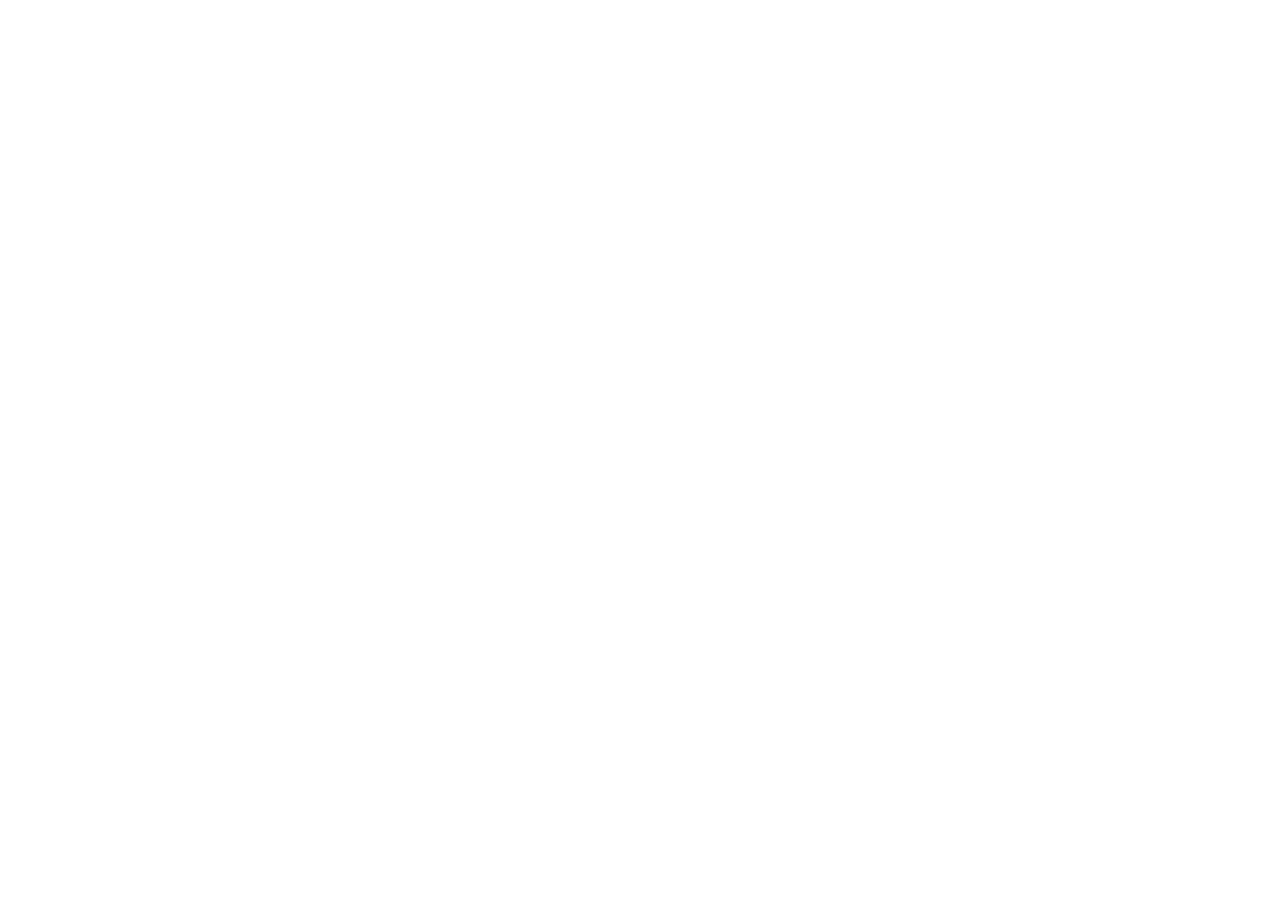
==== De3/index.html @ 55c7d5d7 "complete topic 15" ====
<!DOCTYPE html>
<html lang="en">
<head>
    <meta charset="UTF-8">
    <meta name="viewport" content="width=device-width, initial-scale=1.0">
    <title>De3</title>
    <link rel="stylesheet" href="style.css">
</head>
<body>
    <div class="container-fluid">
        
    </div>
</body>
</html>
---- De3/style.css ----
* {
    margin: 0;
    padding: 0;
    box-sizing: border-box;
}
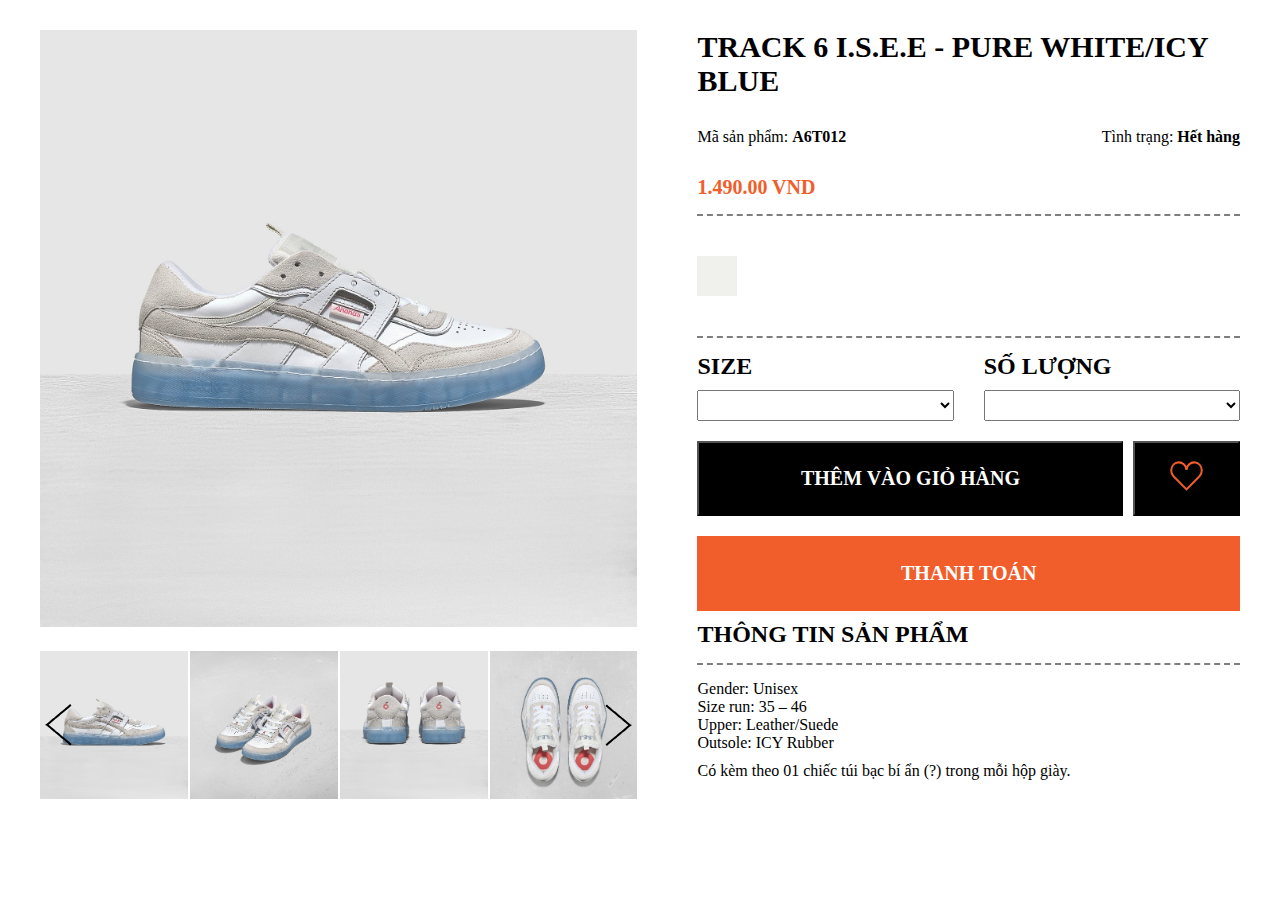
==== commit de53d2a0: "Complete topic 3" ====
--- a/De3/index.html
+++ b/De3/index.html
@@ -7,8 +7,92 @@
     <link rel="stylesheet" href="style.css">
 </head>
 <body>
-    <div class="container-fluid">
-        
+    <div class="container">
+        <div class="row-left">
+            <div class="main-picture">
+                <img src="img/Pro_A6T012_1.jpg" alt="">
+            </div>
+            <div class="slide-picture">
+                <img src="img/Pro_A6T012_1.jpg" alt="">
+                <img src="img/arr_left.png" alt="" class="roll-left">
+                <img src="img/Pro_A6T012_2.jpg" alt="">
+                <img src="img/Pro_A6T012_3.jpg" alt="">
+                <img src="img/Pro_A6T012_4.jpg" alt="">
+                <img src="img/arr_right.png" alt="" class="roll-right">
+            </div>
+        </div>
+        <div class="row-right">
+            <h1 class="title-item">Track 6 I.S.E.E - Pure White/Icy Blue</h1>
+            <div class="in-row">
+                <div class="about-item">
+                    <span>Mã sản phẩm: </span>
+                    <span class="parameter">A6T012</span>
+                </div>
+                <div class="about-item">
+                    <span>Tình trạng: </span>
+                    <span class="parameter">Hết hàng</span>
+                </div>
+            </div>
+            <div class="price">1.490.00 VND</div>
+            <div class="divider"></div>
+            <div class="color-list">
+                <div class="color1"></div>
+            </div>
+            <div class="divider"></div>
+            <div class="row">
+                <div class="choose-size">
+                    <h2>SIZE</h2>
+                    <select name="size" id="size">
+                        <option value="" disabled selected></option>
+                        <option value="35">35</option>
+                        <option value="36">36</option>
+                        <option value="37">37</option>
+                        <option value="38">38</option>
+                        <option value="39">39</option>
+                        <option value="40">40</option>
+                        <option value="41">41</option>
+                        <option value="42">42</option>
+                        <option value="43">43</option>
+                        <option value="44">44</option>
+                        <option value="45">45</option>
+                        <option value="46">46</option>
+                    </select>
+                </div>
+                <div class="choose-quantity">
+                    <h2>SỐ LƯỢNG</h2>
+                    <select name="quantity" id="quantity">
+                        <option value="" disabled selected></option>
+                        <option value="green">Xanh lá</option>
+                        <option value="red">Đỏ</option>
+                        <option value="blue">Xanh dương</option>
+                        <option value="black">Đen</option>
+                    </select>
+                </div>
+            </div>
+            <div class="row-btn">
+                <button class="add-cart">THÊM VÀO GIỎ HÀNG</button>
+                <button class="like">
+                    <img src="img/Heart_product_1.svg" alt="">
+                </button>
+            </div>
+            <div class="pay">
+                <button class="btn-pay">THANH TOÁN</button>
+            </div>
+            <div class="panel-group">
+                <div class="panel-heading">
+                    <h2>THÔNG TIN SẢN PHẨM</h2>
+                </div>
+                <div class="divider"></div>
+                <div class="panel-body">
+                    <p>Gender: Unisex</p>
+                    <p>Size run: 35 – 46</p>
+                    <p>Upper: Leather/Suede</p>
+                    <p>Outsole: ICY Rubber</p>
+                    <p class="endline"></p>
+                    <p>Có kèm theo 01 chiếc túi bạc bí ẩn (?) trong mỗi hộp giày.</p>
+                </div>
+            </div>
+        </div>
     </div>
 </body>
 </html>--- a/De3/style.css
+++ b/De3/style.css
@@ -2,4 +2,156 @@
     margin: 0;
     padding: 0;
     box-sizing: border-box;
+    font-family: 'Segoe UI';
+}
+
+.container {
+    display: flex;
+    max-width: 1200px;
+    margin: 0 auto;
+    margin-top: 30px;
+    gap: 60px;
+    /* border: 1px solid red; */
+}
+
+.row-left {
+    float: left;
+    width: 55%;
+}
+
+.main-picture img {
+    width: 100%;
+    height: auto;
+    padding-bottom: 20px;
+}
+
+.slide-picture {
+    display: flex;
+    justify-content: space-between;
+    gap: 2px;
+    position: relative;
+}
+
+.slide-picture img {
+    width: calc(25% - 1.5px);
+    height: auto;
+}
+
+.roll-left, .roll-right {
+    position: absolute;
+    top: 50%;
+    transform: translateY(-50%);
+    z-index: 1;
+    max-width: 28px;
+    max-height: 42px;
+}
+
+.roll-left {
+    left: 5px;
+}
+
+.roll-right {
+    right: 5px;
+}
+
+.title-item {
+    text-transform: uppercase;
+    font-size: 30px;
+    margin-bottom: 10px;
+}
+
+.in-row {
+    display: flex;
+    justify-content: space-between;
+    margin-top: 30px;
+    margin-bottom: 30px;
+}
+
+.parameter {
+    font-weight: 600;
+}
+
+.price {
+    font-weight: 700;
+    font-size: 20px;
+    color: #f15e2c;
+}
+
+.divider {
+    border-top: 2px dashed black;
+    opacity: 0.5;
+    margin-top: 15px;
+    margin-bottom: 15px;
+}
+
+.color-list {
+    padding-top: 25px;
+    padding-bottom: 25px;
+}
+
+.color1 {
+    width: 40px;
+    height: 40px;
+    background-color: #f0f0ec;
+}
+
+.row {
+    display: flex;
+    gap: 30px;
+}
+
+.choose-size, .choose-quantity{
+    width: 50%;
+}
+
+.choose-size select, .choose-quantity select {
+    width: 100%;
+    padding: 6px;
+    border: 1px solid back;
+}
+
+.choose-size select, .choose-quantity select {
+    margin: 10px 0;
+}
+
+.row-btn {
+    display: flex;
+    gap: 10px;
+}
+
+.row-btn button {
+    text-transform: uppercase;
+    font-size: 20px;
+    font-weight: 700;
+    color: white;
+    background-color: black;
+}
+
+.add-cart {
+    width: 80%;
+    height: 75x;
+}
+
+.like {
+    width: 20%;
+    height: 75px;
+}
+
+.pay button{
+    width: 100%;
+    height: 75px;
+    background-color: #f15e2c;
+    color: white;
+    border: none;
+    font-size: 20px;
+    font-weight: 700;
+}
+
+.row-btn button, .pay button {
+    margin-top: 10px;
+    margin-bottom: 10px;
+}
+
+.panel-group .endline{
+    height: 10px;
 }